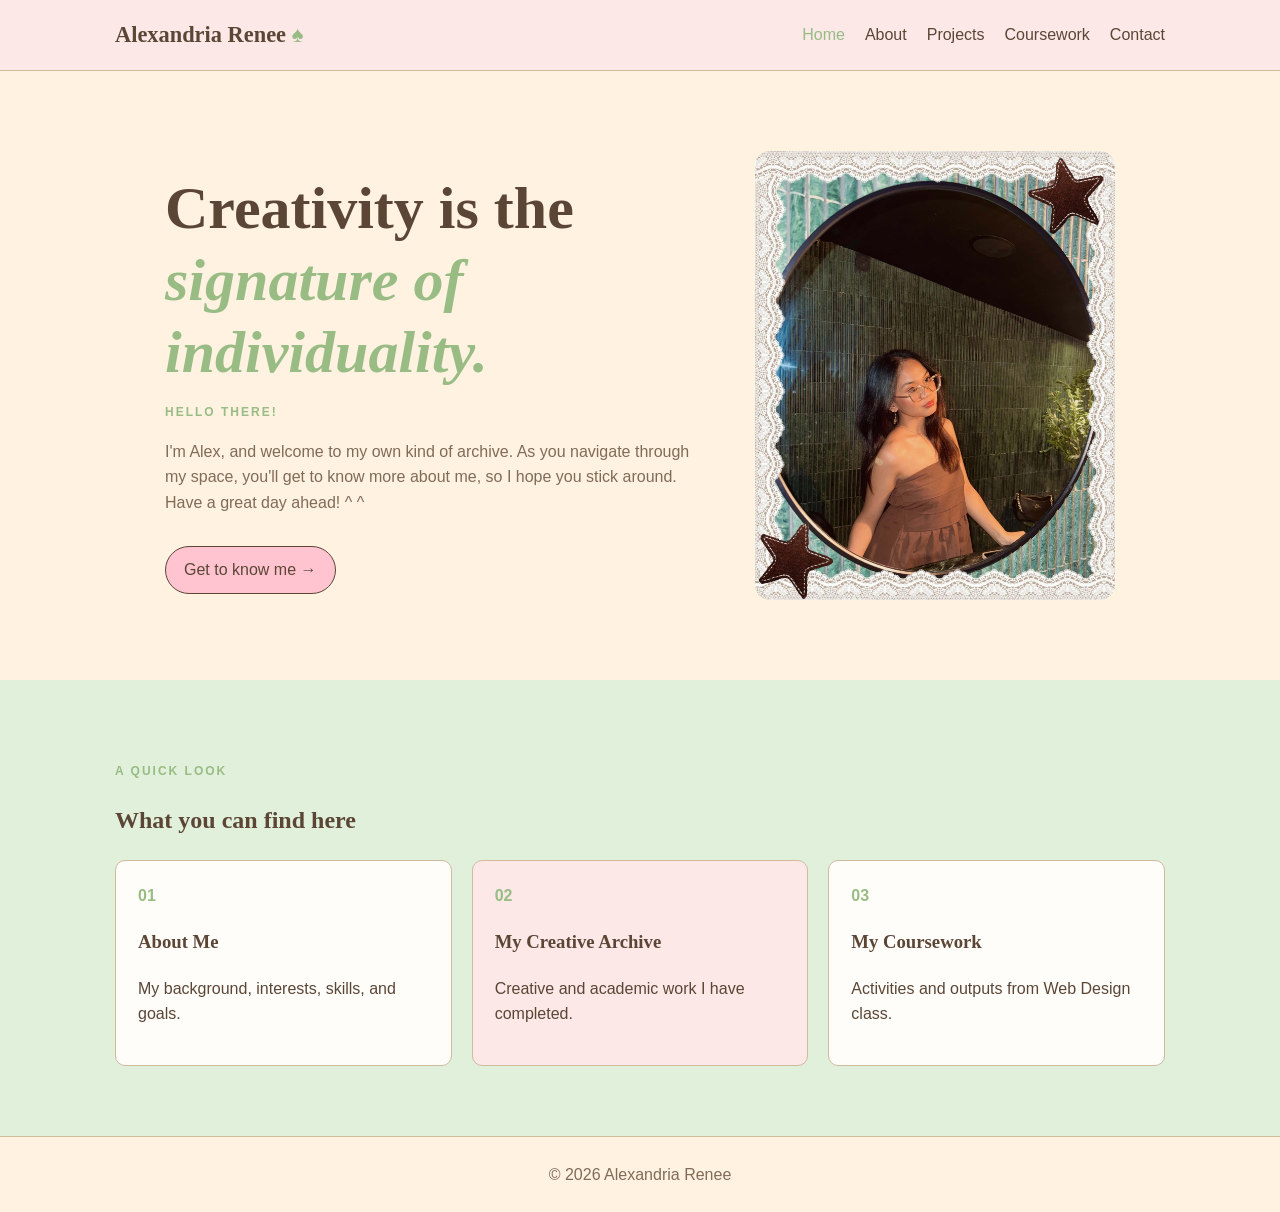
==== index.html @ 2ea0d878 "Add files via upload first version of my portfolio" ====
<!DOCTYPE html>
<html lang="en">
<head>
  <meta charset="UTF-8">
  <meta name="viewport" content="width=device-width, initial-scale=1.0">
  <title>Alex's Portfolio | Home</title>
  <link rel="stylesheet" href="style.css">
</head>
<body>

<header>
  <nav class="nav container">
    <a class="logo" href="index.html">Alexandria Renee <span>♠</span></a>

    <div class="links">
      <a class="active" href="index.html">Home</a>
      <a href="about.html">About</a>
      <a href="projects.html">Projects</a>
      <a href="coursework.html">Coursework</a>
      <a href="contact.html">Contact</a>
    </div>
  </nav>
</header>

<main>
  <section class="home container">
    <div>
      <h1>
        Creativity is the
        <span class="highlight">signature of individuality.</span>
      </h1>
      <p class="label">HELLO THERE!</p>
      <p class="intro">
        I'm Alex, and welcome to my own kind of archive. As you navigate
        through my space, you'll get to know more about me, so I hope you
        stick around. Have a great day ahead! ^ ^
      </p>

      <a class="button" href="about.html">Get to know me →</a>
    </div>

    <div class="portfolio-image">
      <img src="images/alex1.jpg" alt="me">
    </div>
  </section>

  <section class="green-section">
    <div class="container">
      <p class="label">A QUICK LOOK</p>
      <h2>What you can find here</h2>

      <div class="three-columns">
        <a class="card" href="about.html">
          <span>01</span>
          <h3>About Me</h3>
          <p>My background, interests, skills, and goals.</p>
        </a>
        
        <a class="card pink" href="projects.html">
          <span>02</span>
          <h3>My Creative Archive</h3>
          <p>Creative and academic work I have completed.</p>
        </a>
        
        <a class="card" href="coursework.html">
          <span>03</span>
          <h3>My Coursework</h3>
          <p>Activities and outputs from Web Design class.</p>
        </a>
      </div>
    </div>
  </section>
</main>

<footer>© 2026 Alexandria Renee</footer>

</body>
</html>
---- style.css ----
/* BASIC SETUP */

* {
  box-sizing: border-box;
}

body {
  margin: 0;
  background-color: #fff2e1;
  color: #5b4636;
  font-family: Arial, sans-serif;
  line-height: 1.6;
}

a {
  color: inherit;
  text-decoration: none;
}

.container {
  width: 90%;
  max-width: 1050px;
  margin: auto;
}

/* NAVIGATION */

header {
  background-color: #fbe8e7;
  border-bottom: 1px solid #d1bb9e;
}

.nav {
  min-height: 70px;
  display: flex;
  align-items: center;
  justify-content: space-between;
}

.logo {
  color: #5b4636;
  font-family: Georgia, serif;
  font-size: 1.4rem;
  font-weight: bold;
}

.logo span {
  color: #99bc85;
}

.links {
  display: flex;
  gap: 20px;
}

.links a {
  padding: 5px 0;
}

.links a:hover,
.links .active {
  color: #99bc85;
}

/* TEXT */

h1,
h2,
h3 {
  font-family: Georgia, serif;
}

h1 {
  margin: 15px 0;
  font-size: 60px;
  line-height: 1.2;
}

.label {
  color: #99bc85;
  font-size: 12px;
  font-weight: bold;
  letter-spacing: 2px;
}

/* HOME PAGE */

.home {
  min-height: 570px;
  display: grid;
  grid-template-columns: 1.2fr 0.8fr;
  gap: 50px;
  align-items: center;
  padding: 80px 50px;
  border-radius: 15px;
}

.highlight {
  display: block;
  color: #99bc85;
  font-style: italic;
}

.intro {
  max-width: 540px;
  color: #806b57;
}

.portfolio-image img {
  width: 100%;
  max-width: 430px;
  height: auto;
  display: block;
  margin: auto;
  border-radius: 15px;
}

.green-section {
  padding: 70px 0;
  background-color: #e1f0da;
}

/* BUTTONS */

.button {
  display: inline-block;
  margin-top: 15px;
  padding: 10px 18px;
  border: 1px solid #5b4636;
  border-radius: 25px;
  background-color: #ffc4d0;
  color: #5b4636;
  cursor: pointer;
  font: inherit;
}

.button:hover {
  background-color: #99bc85;
  color: white;
}

/* PAGE HEADINGS */

.page-title {
  padding: 60px 0 30px;
}

.page-title h1 {
  margin: 5px 0;
}

.page-title p:last-child {
  color: #806b57;
}

.project-intro {
  padding-bottom: 20px;
  border-bottom: 1px solid #d1bb9e;
  color: #806b57;
  text-align: justify;
}

/* CARD LAYOUT */

.three-columns,
.project-grid,
.course-grid {
  display: grid;
  grid-template-columns: repeat(3, 1fr);
  gap: 20px;
}

.project-grid {
  margin-bottom: 80px;
}

.card,
.project,
.course-card {
  display: block;
  border: 1px solid #d1bb9e;
  border-radius: 10px;
  background-color: #fffdf9;
}

.card,
.project {
  padding: 22px;
}

.course-card {
  padding: 20px;
}

.project:hover,
.course-card:hover {
  background-color: #fbe8e7;
}

.card:hover,
.card.pink:hover {
  background-color: #99bc85;
}

.card.pink,
.course-card.pink {
  background-color: #fbe8e7;
}

.card span,
.course-card span {
  color: #99bc85;
  font-weight: bold;
}

/* ABOUT PAGE */

.about-layout,
.contact-layout {
  display: grid;
  grid-template-columns: 1fr 1.2fr;
  gap: 60px;
  padding-bottom: 60px;
}

.about-paragraph {
  text-align: justify;
}

.photo-box {
  min-height: 310px;
  display: grid;
  place-items: center;
  overflow: hidden;
  border: 2px dashed #99bc85;
  border-radius: 10px;
}

.photo-box img {
  width: 100%;
  height: 100%;
  object-fit: cover;
}

.details {
  display: none;
  margin-top: 30px;
}

.details.show {
  display: block;
}

.details p {
  padding-bottom: 10px;
  border-bottom: 1px solid #d1bb9e;
}

/* GALLERY BUTTON */

.gallery-area {
  padding-bottom: 60px;
  text-align: center;
}

.gallery-button {
  display: block;
  width: 80%;
  margin: auto;
  padding: 14px 20px;
  border: 1px solid black;
  border-radius: 25px;
  background-color: #806b57;
  color: white;
  cursor: pointer;
  font-family: Arial, sans-serif;
  font-size: 16px;
}

.gallery-button:hover {
  background-color: #99bc85;
}

.gallery-button span {
  margin-left: 5px;
}

/* PROJECT PAGE */

.project img {
  width: 250px;
  height: 250px;
  display: block;
  margin: auto;
  object-fit: contain;
  background-color: #fbe8e7;
  border-radius: 8px;
}

.project-image {
  height: 160px;
  display: grid;
  place-items: center;
  border-radius: 8px;
  color: white;
  font-weight: bold;
}

.project p,
.course-card p {
  text-align: justify;
}

.project p:not(.label) {
  color: #806b57;
}

.course-card p {
  color: #99bc85;
}

.course-grid {
  padding-bottom: 80px;
}

.course-card img {
  width: 100%;
  height: 200px;
  object-fit: contain;
  border-radius: 8px;
}

.course-card a {
  color: #a79277;
  font-weight: bold;
}

/* IMAGE AND VIDEO POPUP */

.image-popup {
  display: none;
  position: fixed;
  top: 0;
  left: 0;
  width: 100%;
  height: 100%;
  background-color: rgba(91, 70, 54, 0.8);
  text-align: center;
  z-index: 10;
}

.image-popup:target {
  display: block;
}

.image-popup img,
.image-popup video {
  width: auto;
  max-width: 80%;
  max-height: 80%;
  margin-top: 60px;
}

.close-button {
  position: absolute;
  top: 20px;
  right: 30px;
  color: white;
  font-size: 18px;
}

/* CONTACT PAGE */

.contact-layout form {
  padding: 30px;
  border-radius: 10px;
  background-color: #e1f0da;
}

label {
  display: block;
  margin-top: 15px;
  font-weight: bold;
}

input,
textarea {
  width: 100%;
  padding: 10px;
  border: 1px solid #d1bb9e;
  border-radius: 5px;
  background-color: #fff2e1;
  color: #5b4636;
  font: inherit;
}

textarea {
  resize: vertical;
}

/* FOOTER */

footer {
  padding: 25px;
  border-top: 1px solid #d1bb9e;
  color: #806b57;
  text-align: center;
}

/* MOBILE DESIGN */

@media (max-width: 700px) {
  .nav {
    align-items: flex-start;
    flex-direction: column;
    gap: 10px;
    padding: 15px 0;
  }

  .links {
    flex-wrap: wrap;
    gap: 10px;
  }

  .home,
  .about-layout,
  .contact-layout {
    grid-template-columns: 1fr;
    gap: 30px;
  }

  .home {
    padding: 40px 25px;
  }

  h1 {
    font-size: 42px;
  }

  .three-columns,
  .project-grid,
  .course-grid {
    grid-template-columns: 1fr;
  }

  .gallery-button {
    width: 100%;
  }
}
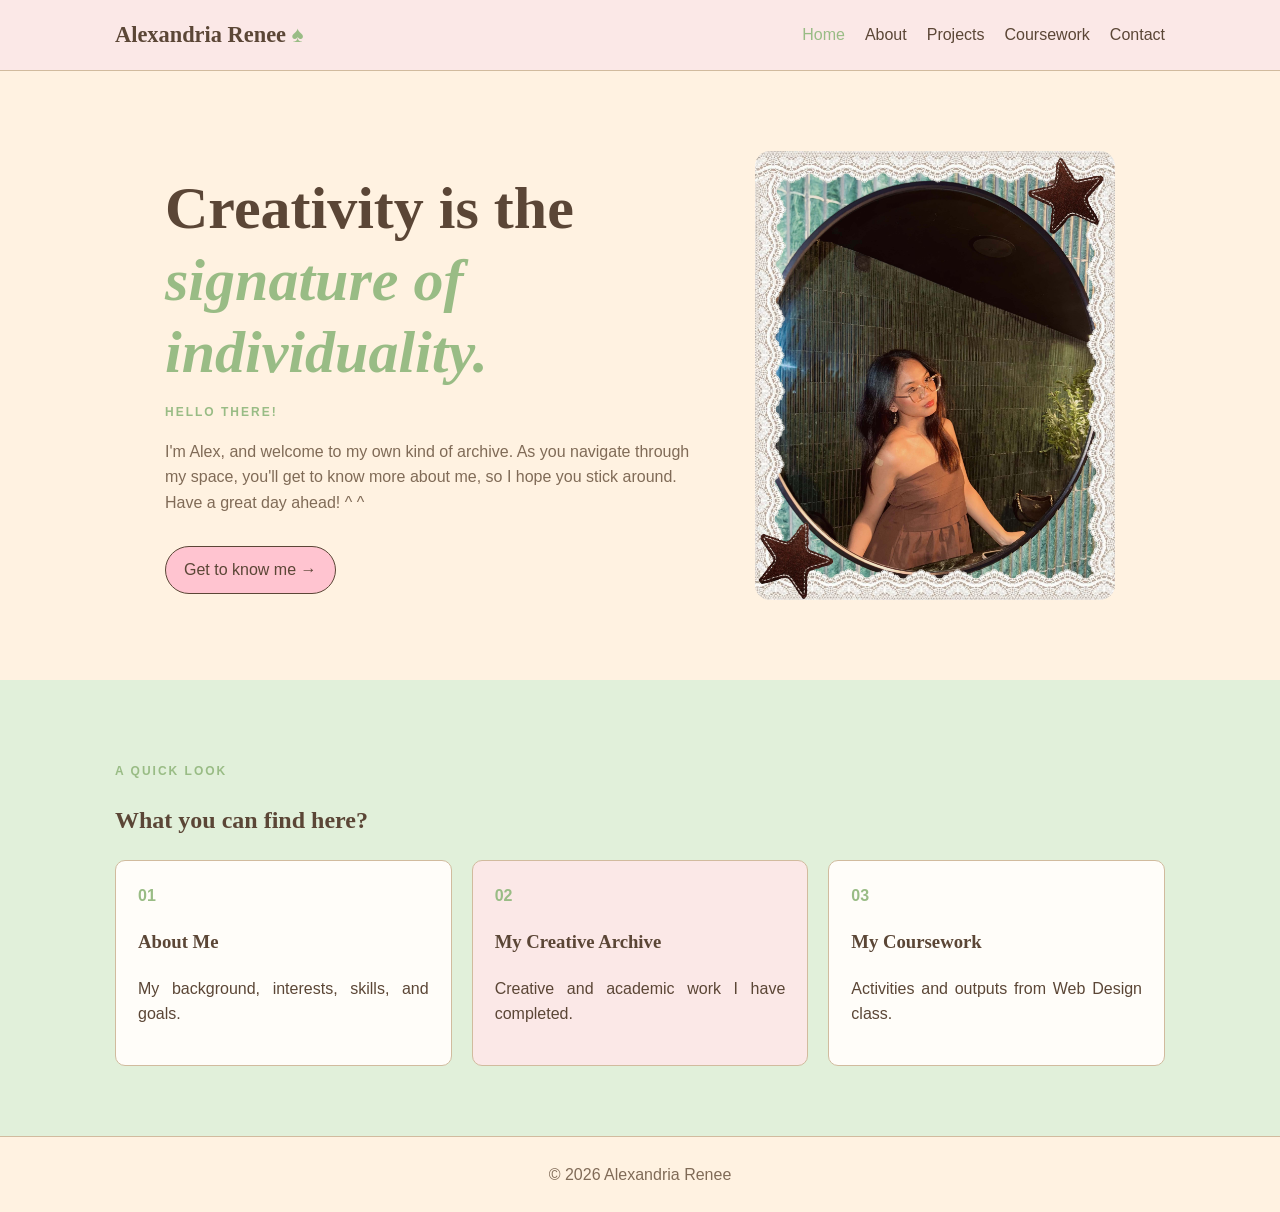
==== commit 6f61339e: "Add files via upload first version of my portfolio" ====
--- a/index.html
+++ b/index.html
@@ -47,7 +47,7 @@
   <section class="green-section">
     <div class="container">
       <p class="label">A QUICK LOOK</p>
-      <h2>What you can find here</h2>
+      <h2>What you can find here?</h2>
 
       <div class="three-columns">
         <a class="card" href="about.html">
--- a/style.css
+++ b/style.css
@@ -306,19 +306,16 @@
   font-weight: bold;
 }
 
+.card p,
 .project p,
 .course-card p {
   text-align: justify;
 }
 
-.project p:not(.label) {
-  color: #806b57;
-}
-
-.course-card p {
-  color: #99bc85;
-}
-
+.project p:not(.label),
+.course-card p:not(.label) {
+  color: #806b57;
+}
 .course-grid {
   padding-bottom: 80px;
 }
@@ -333,6 +330,17 @@
 .course-card a {
   color: #a79277;
   font-weight: bold;
+}
+
+.course-card .output-link {
+  display: inline-block;
+  margin-top: 15px;
+  color: #806b57;
+  text-align: left;
+}
+
+.course-card .output-link:hover {
+  color: #99bc85;
 }
 
 /* IMAGE AND VIDEO POPUP */
